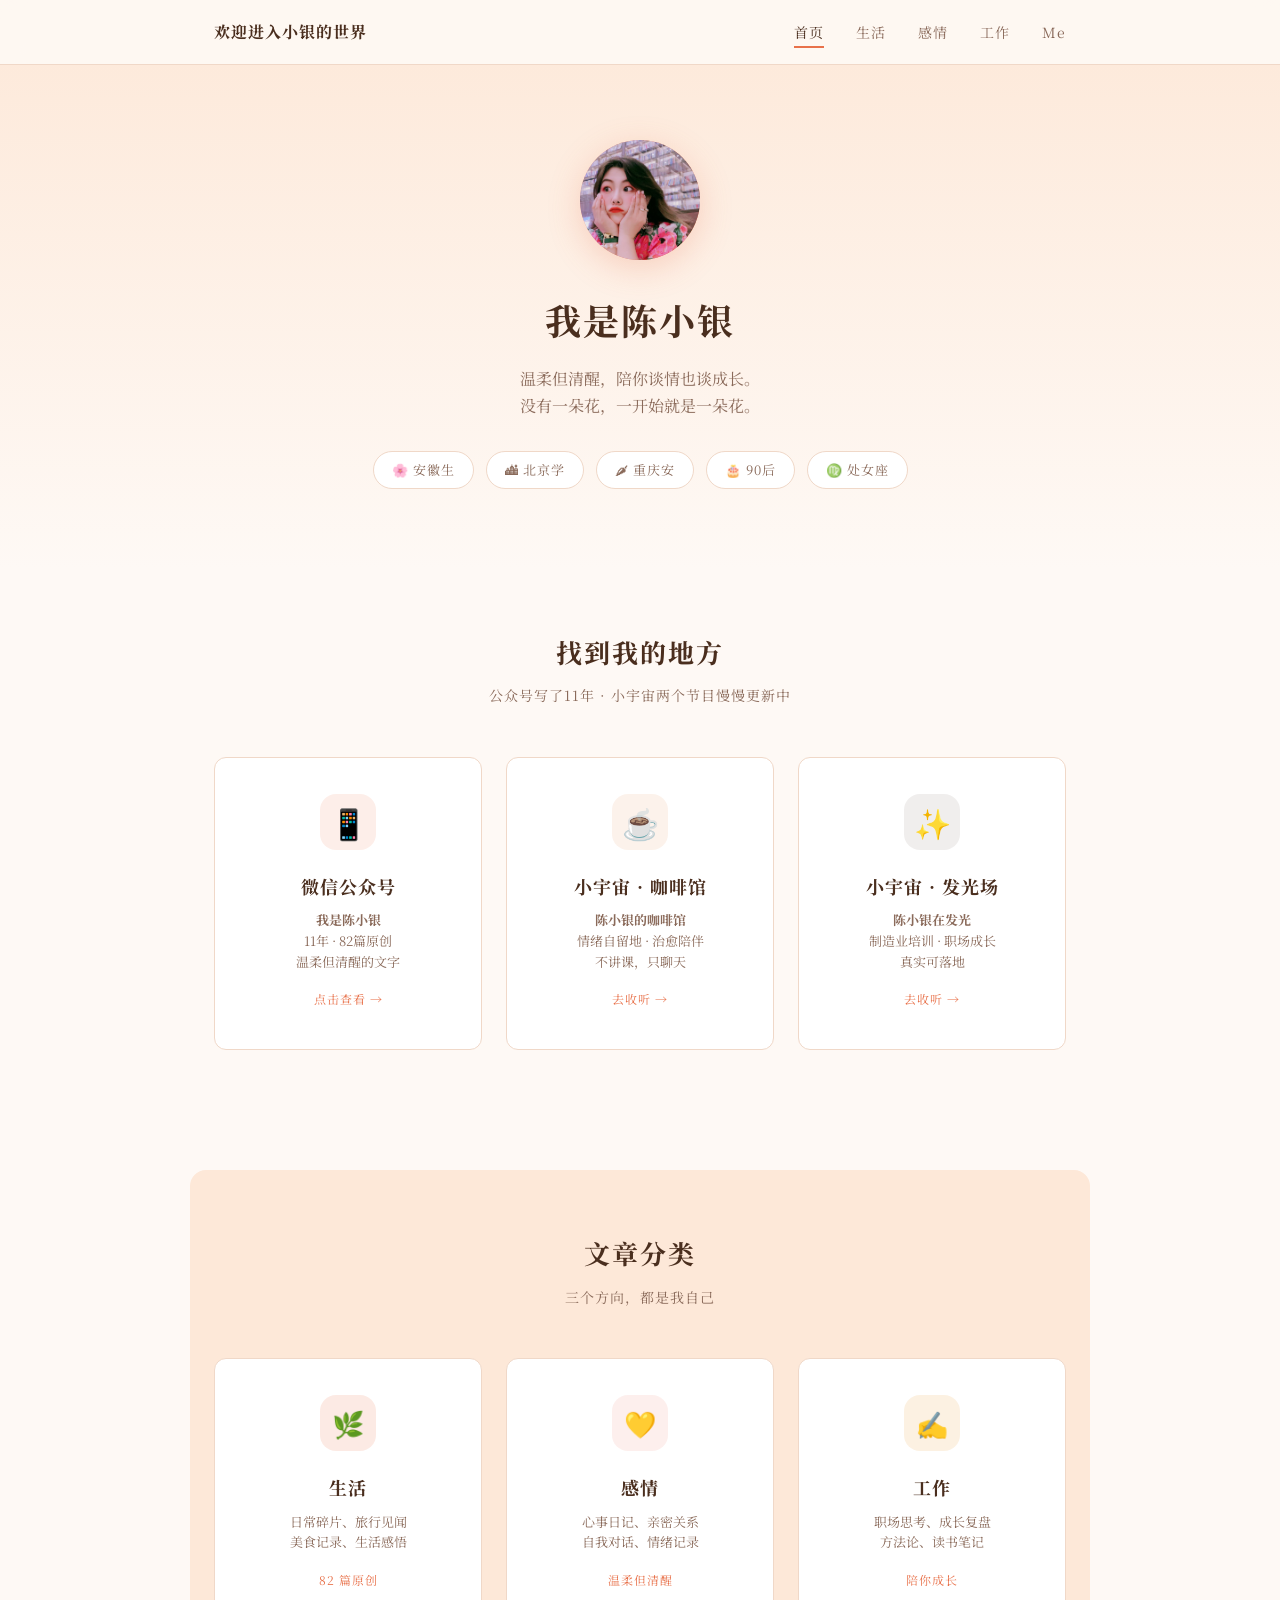
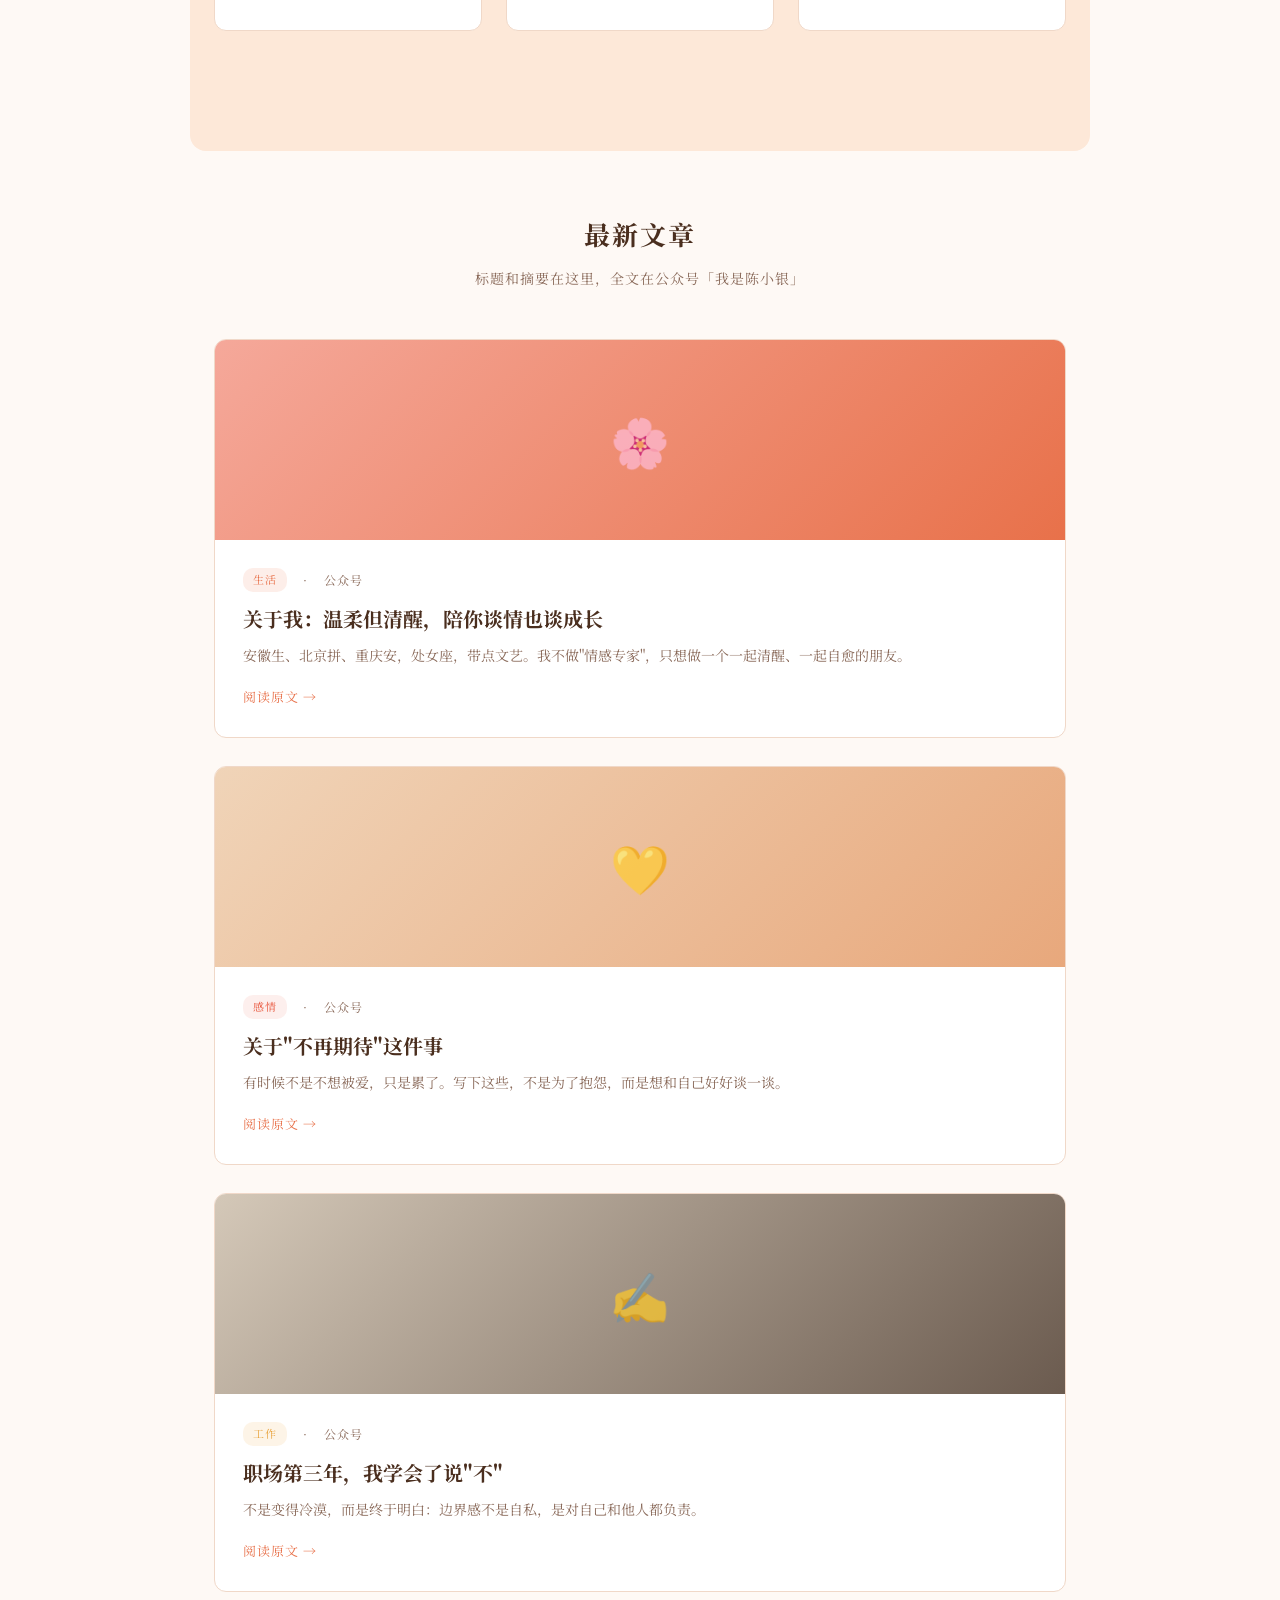
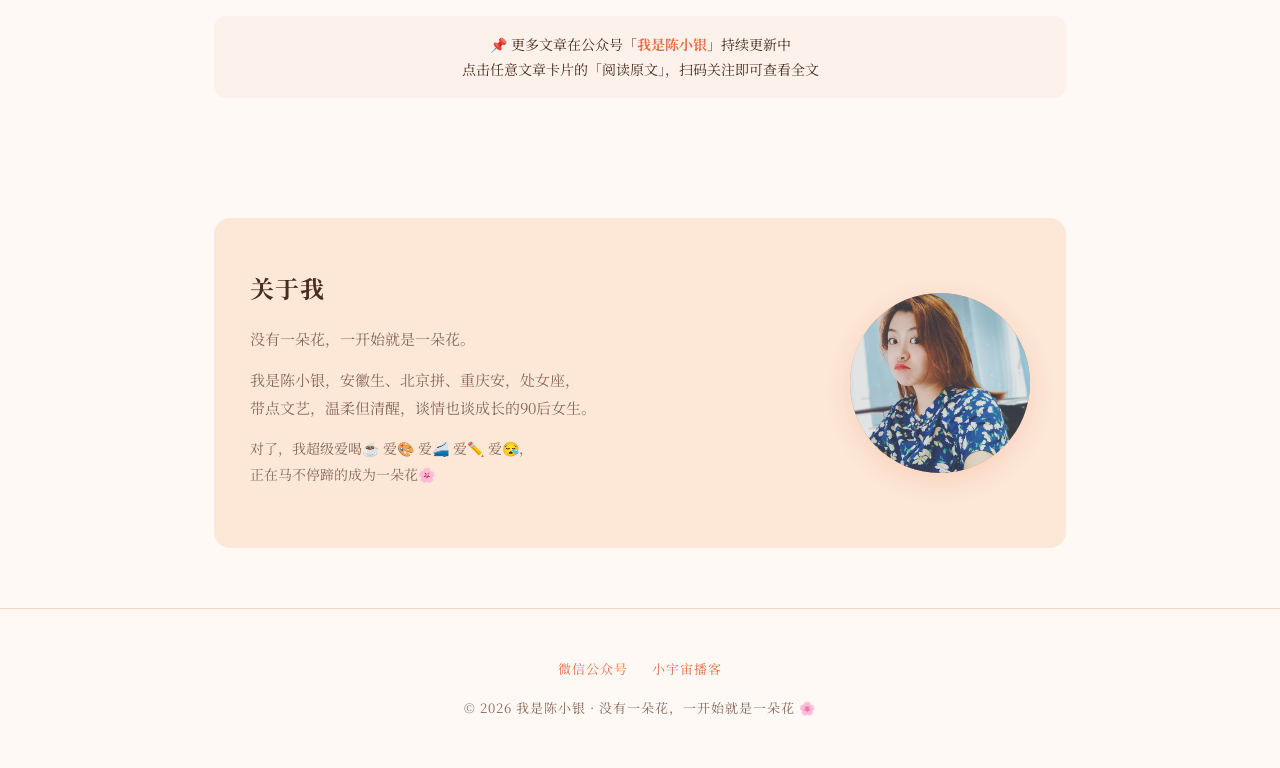
==== index.html @ 2db0ca1d "初始网站：陈小银个人网站 v1" ====
<!DOCTYPE html>
<html lang="zh-CN">
<head>
  <meta charset="UTF-8">
  <meta name="viewport" content="width=device-width, initial-scale=1.0">
  <title>我是陈小银 — 生活 · 感情 · 工作</title>
  <link rel="preconnect" href="https://fonts.googleapis.com">
  <link href="https://fonts.googleapis.com/css2?family=Noto+Serif+SC:wght@400;700&family=Noto+Sans+SC:wght@400;500&display=swap" rel="stylesheet">
  <link rel="stylesheet" href="css/style.css">
</head>
<body>

<!-- ========== 导航 ========== -->
<nav class="nav" id="nav">
  <div class="nav-inner">
    <a href="index.html" class="nav-logo" style="font-size:16px;letter-spacing:1px;">欢迎进入小银的世界</a>
    <ul class="nav-links" id="navLinks">
      <li><a href="index.html" class="active">首页</a></li>
      <li><a href="life.html">生活</a></li>
      <li><a href="feelings.html">感情</a></li>
      <li><a href="work.html">工作</a></li>
      <li><a href="#about">Me</a></li>
    </ul>
    <button class="nav-toggle" id="navToggle" aria-label="菜单">
      <span></span><span></span><span></span>
    </button>
  </div>
</nav>

<!-- ========== 主页头部 ========== -->
<section class="hero" style="background:linear-gradient(180deg,#fde8d8 0%,#fef9f5 100%);">
  <div class="hero-avatar" style="width:120px;height:120px;border-radius:50%;overflow:hidden;background:linear-gradient(135deg,#f5a89a,#e8714a);box-shadow:0 8px 32px rgba(232,113,74,0.25);">
    <img src="images/hero-new.jpg" alt="陈小银" style="width:100%;height:100%;object-fit:cover;">
  </div>
  <h1>我是陈小银</h1>
  <p class="hero-tagline">
    温柔但清醒，陪你谈情也谈成长。<br>
    没有一朵花，一开始就是一朵花。
  </p>
  <div class="hero-tags">
    <a href="#about" class="tag">🌸 安徽生</a>
    <a href="#about" class="tag">🏙 北京学</a>
    <a href="#about" class="tag">🌶 重庆安</a>
    <a href="#about" class="tag">🎂 90后</a>
    <a href="#about" class="tag">♍ 处女座</a>
  </div>
</section>

<!-- ========== 各平台入口 ========== -->
<div class="section">
  <div class="section-header">
    <h2>找到我的地方</h2>
    <p>公众号写了11年 · 小宇宙两个节目慢慢更新中</p>
  </div>

  <div class="categories">
    <!-- 微信公众号 -->
    <a href="#" class="cat-card life" onclick="event.preventDefault(); document.getElementById('wechat-qrcode').style.display='flex';">
      <div class="cat-icon" style="font-size:30px;background:rgba(232,113,74,0.12);">📱</div>
      <h3>微信公众号</h3>
      <p><strong>我是陈小银</strong><br>11年 · 82篇原创<br>温柔但清醒的文字</p>
      <span class="cat-count">点击查看 →</span>
    </a>
    <!-- 小宇宙：咖啡馆 -->
    <a href="https://www.xiaoyuzhoufm.com/podcast/6983677f36cd09414476e593" target="_blank" class="cat-card feeling" id="xiaoyuzhou-life">
      <div class="cat-icon" style="font-size:30px;background:rgba(232,168,124,0.15);">☕</div>
      <h3>小宇宙 · 咖啡馆</h3>
      <p><strong>陈小银的咖啡馆</strong><br>情绪自留地 · 治愈陪伴<br>不讲课，只聊天</p>
      <span class="cat-count">去收听 →</span>
    </a>
    <!-- 小宇宙：发光 -->
    <a href="https://www.xiaoyuzhoufm.com/podcast/69836793d0784d1a7eda0f9f" target="_blank" class="cat-card work" id="xiaoyuzhou-work">
      <div class="cat-icon" style="font-size:30px;background:rgba(107,91,79,0.10);">✨</div>
      <h3>小宇宙 · 发光场</h3>
      <p><strong>陈小银在发光</strong><br>制造业培训 · 职场成长<br>真实可落地</p>
      <span class="cat-count">去收听 →</span>
    </a>
  </div>
</div>

<!-- 微信公众号弹窗（默认隐藏） -->
<div id="wechat-qrcode" style="display:none; position:fixed; top:0;left:0;right:0;bottom:0;z-index:200;background:rgba(60,50,40,0.7); align-items:center; justify-content:center;" onclick="this.style.display='none'">
  <div style="background:#fff; border-radius:16px; padding:32px; text-align:center; max-width:320px;" onclick="event.stopPropagation()">
    <img src="images/qrcode-wechat.png" alt="微信公众号二维码" style="width:220px;height:220px;object-fit:contain;border-radius:12px;margin-bottom:16px;">
    <h3 style="color:var(--brown-d);margin-bottom:8px;">📱 微信公众号</h3>
    <p style="color:var(--text-l);font-size:14px;line-height:1.6;">搜索「<strong style="color:var(--orange);">我是陈小银</strong>」关注我<br>或微信扫码直接进入 🌸</p>
    <button onclick="document.getElementById('wechat-qrcode').style.display='none'" style="margin-top:16px;padding:8px 28px;border:1px solid var(--border);border-radius:20px;background:none;color:var(--text-l);cursor:pointer;font-size:13px;">关闭</button>
  </div>
</div>

<!-- ========== 文章分类 ========== -->
<div class="section" style="background:var(--warm); border-radius:16px;">
  <div class="section-header">
    <h2>文章分类</h2>
    <p>三个方向，都是我自己</p>
  </div>

  <div class="categories">
    <!-- 生活 -->
    <a href="life.html" class="cat-card life">
      <div class="cat-icon">🌿</div>
      <h3>生活</h3>
      <p>日常碎片、旅行见闻<br>美食记录、生活感悟</p>
      <span class="cat-count">82 篇原创</span>
    </a>
    <!-- 感情 -->
    <a href="feelings.html" class="cat-card feeling">
      <div class="cat-icon">💛</div>
      <h3>感情</h3>
      <p>心事日记、亲密关系<br>自我对话、情绪记录</p>
      <span class="cat-count">温柔但清醒</span>
    </a>
    <!-- 工作 -->
    <a href="work.html" class="cat-card work">
      <div class="cat-icon">✍️</div>
      <h3>工作</h3>
      <p>职场思考、成长复盘<br>方法论、读书笔记</p>
      <span class="cat-count">陪你成长</span>
    </a>
  </div>
</div>

<!-- ========== 最新文章 ========== -->
<div class="section">
  <div class="section-header">
    <h2>最新文章</h2>
    <p>标题和摘要在这里，全文在公众号「我是陈小银」</p>
  </div>

  <div class="article-list">

    <!-- 文章1：关于我 -->
    <div class="article-card" onclick="document.getElementById('wechat-qrcode').style.display='flex';" style="cursor:pointer;">
      <div class="article-thumb" style="background:linear-gradient(135deg,#f5a89a,#e8714a);">🌸</div>
      <div class="article-body">
        <div class="article-meta">
          <span class="article-cat life">生活</span>
          <span class="dot"></span>
          <span>公众号</span>
        </div>
        <h3>关于我：温柔但清醒，陪你谈情也谈成长</h3>
        <p>安徽生、北京拼、重庆安，处女座，带点文艺。我不做"情感专家"，只想做一个一起清醒、一起自愈的朋友。</p>
        <span class="article-link" style="color:var(--orange);">阅读原文 →</span>
      </div>
    </div>

    <!-- 文章2 -->
    <div class="article-card" onclick="document.getElementById('wechat-qrcode').style.display='flex';" style="cursor:pointer;">
      <div class="article-thumb" style="background:linear-gradient(135deg,#f0d4b8,#e8a87c);">💛</div>
      <div class="article-body">
        <div class="article-meta">
          <span class="article-cat feeling">感情</span>
          <span class="dot"></span>
          <span>公众号</span>
        </div>
        <h3>关于"不再期待"这件事</h3>
        <p>有时候不是不想被爱，只是累了。写下这些，不是为了抱怨，而是想和自己好好谈一谈。</p>
        <span class="article-link" style="color:var(--orange);">阅读原文 →</span>
      </div>
    </div>

    <!-- 文章3 -->
    <div class="article-card" onclick="document.getElementById('wechat-qrcode').style.display='flex';" style="cursor:pointer;">
      <div class="article-thumb" style="background:linear-gradient(135deg,#d4c8b8,#6b5b4f);">✍️</div>
      <div class="article-body">
        <div class="article-meta">
          <span class="article-cat work">工作</span>
          <span class="dot"></span>
          <span>公众号</span>
        </div>
        <h3>职场第三年，我学会了说"不"</h3>
        <p>不是变得冷漠，而是终于明白：边界感不是自私，是对自己和他人都负责。</p>
        <span class="article-link" style="color:var(--orange);">阅读原文 →</span>
      </div>
    </div>

  </div>

  <!-- 更多文章提示 -->
  <div style="text-align:center;margin-top:24px;padding:16px;background:rgba(232,113,74,0.06);border-radius:12px;">
    <p style="color:var(--brown-d);font-size:14px;line-height:1.8;">📌 更多文章在公众号「<strong style="color:var(--orange);">我是陈小银</strong>」持续更新中<br>点击任意文章卡片的「阅读原文」，扫码关注即可查看全文</p>
  </div>
</div>

<!-- ========== 关于我 ========== -->
<div class="section" id="about">
  <div class="about">
    <div class="about-text">
      <h2>关于我</h2>
      <p style="font-size:15px;line-height:1.9;">
        没有一朵花，一开始就是一朵花。
      </p>
      <p style="margin-top:8px;">
        我是陈小银，安徽生、北京拼、重庆安，处女座，<br>
        带点文艺，温柔但清醒，谈情也谈成长的90后女生。
      </p>
      <p style="margin-top:12px;color:var(--text-l);font-size:14px;">
        对了，我超级爱喝☕️ 爱🎨 爱🚄 爱✏️ 爱😪，<br>
        正在马不停蹄的成为一朵花🌸
      </p>
    </div>
    <div class="about-img" style="width:180px;height:180px;border-radius:50%;overflow:hidden;background:linear-gradient(135deg,#f5a89a,#e8714a,#e8a33d);box-shadow:0 8px 32px rgba(232,113,74,0.20);">
      <img src="images/about-real.png" alt="陈小银" style="width:100%;height:100%;object-fit:cover;">
    </div>
  </div>
</div>

<!-- ========== 页脚 ========== -->
<footer class="footer">
  <div class="footer-links">
    <a href="#" onclick="event.preventDefault(); document.getElementById('wechat-qrcode').style.display='flex';">微信公众号</a>
    <a href="https://www.xiaoyuzhoufm.com" target="_blank">小宇宙播客</a>
  </div>
  <p>© 2026 我是陈小银 · 没有一朵花，一开始就是一朵花 🌸</p>
</footer>

<script>
  // 导航滚动阴影
  window.addEventListener('scroll', () => {
    document.getElementById('nav').classList.toggle('scrolled', window.scrollY > 10);
  });

  // 手机菜单
  const toggle = document.getElementById('navToggle');
  const links  = document.getElementById('navLinks');
  toggle.addEventListener('click', () => {
    toggle.classList.toggle('open');
    links.classList.toggle('open');
  });
</script>

</body>
</html>
---- css/style.css ----
/* ========== 全局变量 ========== */
:root {
  --cream:    #fef9f5;
  --warm:     #fde8d8;
  --brown:    #6b4a3a;
  --brown-d:  #4a2e1e;
  --orange:   #e8714a;
  --orange-l: #f5a89a;
  --coral:    #e8543a;
  --peach:    #f5c6aa;
  --gold:     #e8a33d;
  --text:     #3a2820;
  --text-l:   #8a6a5a;
  --border:   #f0d8c8;
  --white:    #ffffff;
  --shadow:   0 2px 20px rgba(232,113,74,0.10);
  --radius:   12px;
}

/* ========== 重置 ========== */
*, *::before, *::after { margin:0; padding:0; box-sizing:border-box; }

html { scroll-behavior:smooth; }

body {
  font-family: "Noto Serif SC", "Source Han Serif CN", Georgia, "Times New Roman", serif;
  background: var(--cream);
  color: var(--text);
  line-height: 1.8;
  -webkit-font-smoothing: antialiased;
}

a { color:inherit; text-decoration:none; }
img { max-width:100%; display:block; }

/* ========== 导航 ========== */
.nav {
  position: fixed; top:0; left:0; right:0;
  z-index: 100;
  background: rgba(254,249,245,0.92);
  backdrop-filter: blur(12px);
  -webkit-backdrop-filter: blur(12px);
  border-bottom: 1px solid var(--border);
  transition: box-shadow 0.3s;
}
.nav.scrolled { box-shadow: var(--shadow); }

.nav-inner {
  max-width: 900px;
  margin: 0 auto;
  padding: 0 24px;
  height: 64px;
  display: flex;
  align-items: center;
  justify-content: space-between;
}

.nav-logo {
  font-size: 20px;
  font-weight: 700;
  color: var(--brown-d);
  letter-spacing: 1px;
}

.nav-links {
  display: flex;
  gap: 32px;
  list-style: none;
}

.nav-links a {
  font-size: 14px;
  color: var(--text-l);
  letter-spacing: 1px;
  padding: 4px 0;
  position: relative;
  transition: color 0.3s;
}
.nav-links a::after {
  content:"";
  position: absolute;
  bottom: -2px; left:0; right:0;
  height: 2px;
  background: var(--orange);
  transform: scaleX(0);
  transition: transform 0.3s;
}
.nav-links a:hover,
.nav-links a.active {
  color: var(--brown-d);
}
.nav-links a:hover::after,
.nav-links a.active::after { transform:scaleX(1); }

/* 手机导航 */
.nav-toggle {
  display: none;
  background: none; border: none;
  cursor: pointer;
  width: 28px; height: 20px;
  position: relative;
}
.nav-toggle span {
  display: block;
  width: 100%; height: 2px;
  background: var(--brown-d);
  position: absolute;
  transition: all 0.3s;
}
.nav-toggle span:nth-child(1) { top:0; }
.nav-toggle span:nth-child(2) { top:9px; }
.nav-toggle span:nth-child(3) { top:18px; }
.nav-toggle.open span:nth-child(1) { top:9px; transform:rotate(45deg); }
.nav-toggle.open span:nth-child(2) { opacity:0; }
.nav-toggle.open span:nth-child(3) { top:9px; transform:rotate(-45deg); }

/* ========== 主页头部 ========== */
.hero {
  padding: 140px 24px 80px;
  text-align: center;
  background: linear-gradient(180deg, var(--warm) 0%, var(--cream) 100%);
}

.hero-avatar {
  width: 110px; height: 110px;
  border-radius: 50%;
  background: linear-gradient(135deg, var(--sage-l), var(--peach));
  margin: 0 auto 28px;
  display: flex;
  align-items: center;
  justify-content: center;
  font-size: 42px;
  color: var(--white);
  box-shadow: 0 8px 32px rgba(232,113,74,0.25);
}

.hero h1 {
  font-size: 36px;
  font-weight: 700;
  color: var(--brown-d);
  margin-bottom: 12px;
  letter-spacing: 2px;
}

.hero-tagline {
  font-size: 16px;
  color: var(--text-l);
  max-width: 500px;
  margin: 0 auto 32px;
  line-height: 1.7;
}

.hero-tags {
  display: flex;
  justify-content: center;
  gap: 12px;
  flex-wrap: wrap;
}

.tag {
  display: inline-block;
  padding: 6px 18px;
  border-radius: 20px;
  font-size: 13px;
  letter-spacing: 1px;
  border: 1px solid var(--border);
  color: var(--text-l);
  background: var(--white);
  transition: all 0.3s;
  cursor: pointer;
}
.tag:hover {
  border-color: var(--orange);
  color: var(--orange);
  background: rgba(232,113,74,0.08);
}

/* ========== 内容区通用 ========== */
.section {
  max-width: 900px;
  margin: 0 auto;
  padding: 60px 24px;
}

.section-header {
  text-align: center;
  margin-bottom: 48px;
}

.section-header h2 {
  font-size: 26px;
  font-weight: 700;
  color: var(--brown-d);
  letter-spacing: 2px;
  margin-bottom: 8px;
}

.section-header p {
  font-size: 14px;
  color: var(--text-l);
  letter-spacing: 1px;
}

/* ========== 分类导航卡片 ========== */
.categories {
  display: grid;
  grid-template-columns: repeat(3, 1fr);
  gap: 24px;
  margin-bottom: 60px;
}

.cat-card {
  background: var(--white);
  border-radius: var(--radius);
  padding: 36px 28px;
  text-align: center;
  border: 1px solid var(--border);
  transition: all 0.35s;
  cursor: pointer;
}
.cat-card:hover {
  transform: translateY(-4px);
  box-shadow: 0 12px 40px rgba(90,70,50,0.12);
  border-color: transparent;
}

.cat-icon {
  width: 56px; height: 56px;
  border-radius: 16px;
  margin: 0 auto 20px;
  display: flex;
  align-items: center;
  justify-content: center;
  font-size: 26px;
}

.cat-card.life .cat-icon    { background: rgba(232,113,74,0.15); }
.cat-card.feeling .cat-icon { background: rgba(245,168,154,0.18); }
.cat-card.work .cat-icon    { background: rgba(232,163,61,0.15); }

.cat-card h3 {
  font-size: 18px;
  font-weight: 700;
  color: var(--brown-d);
  margin-bottom: 8px;
  letter-spacing: 1px;
}

.cat-card p {
  font-size: 13px;
  color: var(--text-l);
  line-height: 1.6;
}

.cat-count {
  display: inline-block;
  margin-top: 16px;
  font-size: 12px;
  color: var(--orange);
  letter-spacing: 1px;
}

/* ========== 文章卡片 ========== */
.article-list {
  display: flex;
  flex-direction: column;
  gap: 28px;
}

.article-card {
  background: var(--white);
  border-radius: var(--radius);
  overflow: hidden;
  border: 1px solid var(--border);
  transition: all 0.35s;
  display: flex;
  flex-direction: column;
}
.article-card:hover {
  transform: translateY(-3px);
  box-shadow: 0 8px 32px rgba(90,70,50,0.10);
  border-color: transparent;
}

.article-card a { display:flex; flex-direction:column; height:100%; }

.article-thumb {
  width: 100%;
  height: 200px;
  background: linear-gradient(135deg, var(--warm), var(--sage-l));
  display: flex;
  align-items: center;
  justify-content: center;
  font-size: 48px;
  color: rgba(255,255,255,0.7);
}

.article-body {
  padding: 28px;
  flex: 1;
  display: flex;
  flex-direction: column;
}

.article-meta {
  display: flex;
  align-items: center;
  gap: 12px;
  margin-bottom: 12px;
  font-size: 12px;
  color: var(--text-l);
  letter-spacing: 1px;
}

.article-meta .dot::before { content:"·"; margin:0 4px; }

.article-cat {
  display: inline-block;
  padding: 2px 10px;
  border-radius: 10px;
  font-size: 11px;
  letter-spacing: 1px;
}
.article-cat.life     { background:rgba(232,113,74,0.12); color:var(--orange); }
.article-cat.feeling  { background:rgba(245,168,154,0.18); color:var(--coral); }
.article-cat.work     { background:rgba(232,163,61,0.12);  color:var(--gold); }

.article-body h3 {
  font-size: 20px;
  font-weight: 700;
  color: var(--brown-d);
  line-height: 1.5;
  margin-bottom: 10px;
}

.article-body p {
  font-size: 14px;
  color: var(--text-l);
  line-height: 1.7;
  flex: 1;
}

.article-link {
  margin-top: 18px;
  font-size: 13px;
  color: var(--orange);
  letter-spacing: 1px;
  display: flex;
  align-items: center;
  gap: 6px;
  transition: gap 0.3s;
}
.article-card:hover .article-link { gap: 10px; }

/* ========== 关于我 ========== */
.about {
  background: var(--warm);
  border-radius: 16px;
  padding: 48px 36px;
  display: flex;
  gap: 40px;
  align-items: center;
}

.about-text { flex:1; }

.about-text h2 {
  font-size: 24px;
  font-weight: 700;
  color: var(--brown-d);
  margin-bottom: 16px;
  letter-spacing: 1px;
}

.about-text p {
  font-size: 15px;
  color: var(--text-l);
  line-height: 1.9;
  margin-bottom: 12px;
}

.about-img {
  width: 180px; height: 180px;
  border-radius: 50%;
  background: linear-gradient(135deg, var(--sage-l), var(--peach), var(--coral));
  flex-shrink: 0;
  display: flex;
  align-items: center;
  justify-content: center;
  font-size: 64px;
  color: rgba(255,255,255,0.8);
  box-shadow: 0 8px 32px rgba(212,134,107,0.20);
}

/* ========== 页脚 ========== */
.footer {
  text-align: center;
  padding: 48px 24px;
  border-top: 1px solid var(--border);
  font-size: 13px;
  color: var(--text-l);
  letter-spacing: 1px;
}

.footer a {
  color: var(--orange);
  transition: color 0.3s;
}
.footer a:hover { color: var(--brown-d); }

.footer-links {
  display: flex;
  justify-content: center;
  gap: 24px;
  margin-bottom: 16px;
}

/* ========== 分类页面 ========== */
.cat-hero {
  padding: 140px 24px 60px;
  text-align: center;
}
.cat-hero h1 {
  font-size: 32px;
  font-weight: 700;
  color: var(--brown-d);
  letter-spacing: 3px;
  margin-bottom: 12px;
}
.cat-hero p {
  font-size: 15px;
  color: var(--text-l);
}

/* ========== 文章详情页 ========== */
.article-hero {
  padding: 140px 24px 60px;
  text-align: center;
  background: linear-gradient(180deg, var(--warm) 0%, var(--cream) 100%);
}

.article-hero h1 {
  font-size: 32px;
  font-weight: 700;
  color: var(--brown-d);
  max-width: 700px;
  margin: 0 auto 20px;
  line-height: 1.4;
  letter-spacing: 1px;
}

.article-hero .meta {
  font-size: 13px;
  color: var(--text-l);
  letter-spacing: 1px;
}

.article-content {
  max-width: 720px;
  margin: 0 auto;
  padding: 60px 24px 80px;
  font-size: 16px;
  line-height: 2;
  color: var(--text);
}

.article-content h2 {
  font-size: 22px;
  font-weight: 700;
  color: var(--brown-d);
  margin: 40px 0 16px;
  letter-spacing: 1px;
}

.article-content p {
  margin-bottom: 20px;
}

.article-content blockquote {
  border-left: 3px solid var(--orange);
  padding: 16px 24px;
  margin: 28px 0;
  background: rgba(232,113,74,0.06);
  border-radius: 0 var(--radius) var(--radius) 0;
  font-style: italic;
  color: var(--text-l);
}

/* ========== 返回链接 ========== */
.back-link {
  display: inline-flex;
  align-items: center;
  gap: 6px;
  font-size: 14px;
  color: var(--text-l);
  letter-spacing: 1px;
  margin-bottom: 32px;
  transition: color 0.3s;
}
.back-link:hover { color: var(--sage); }

/* ========== 响应式 ========== */
@media (max-width:768px) {
  .nav-links { 
    display: none;
    position: absolute;
    top: 64px; left:0; right:0;
    background: rgba(250,248,245,0.98);
    backdrop-filter: blur(12px);
    flex-direction: column;
    padding: 20px 24px;
    gap: 20px;
    border-bottom: 1px solid var(--border);
  }
  .nav-links.open { display:flex; }
  .nav-toggle { display:block; }

  .hero h1 { font-size: 28px; }
  .hero { padding: 120px 20px 60px; }

  .categories { grid-template-columns:1fr; gap:16px; }

  .about { flex-direction:column; text-align:center; padding:36px 24px; }
  .about-img { width:140px; height:140px; font-size:48px; }

  .article-card a { flex-direction:column; }
  .article-thumb { height:160px; }

  .cat-hero h1 { font-size: 26px; }
  .article-hero h1 { font-size: 26px; }
}
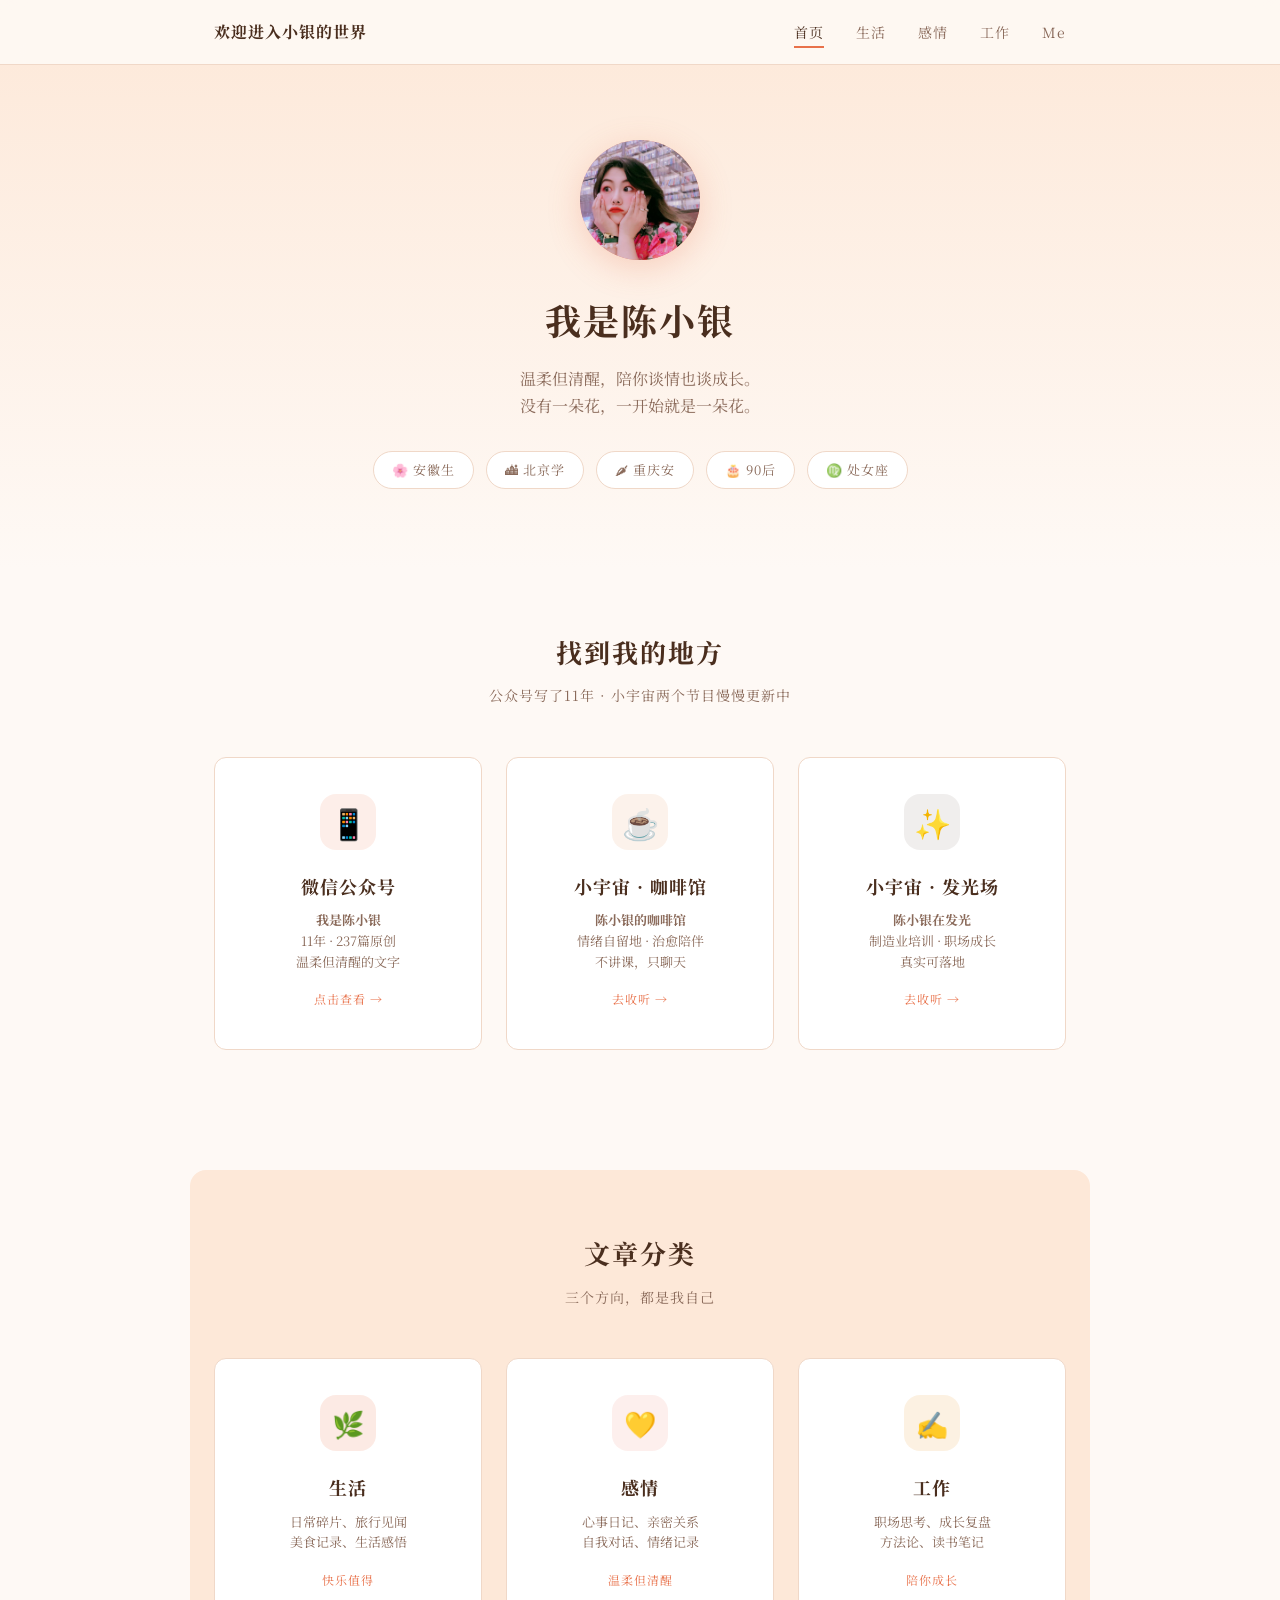
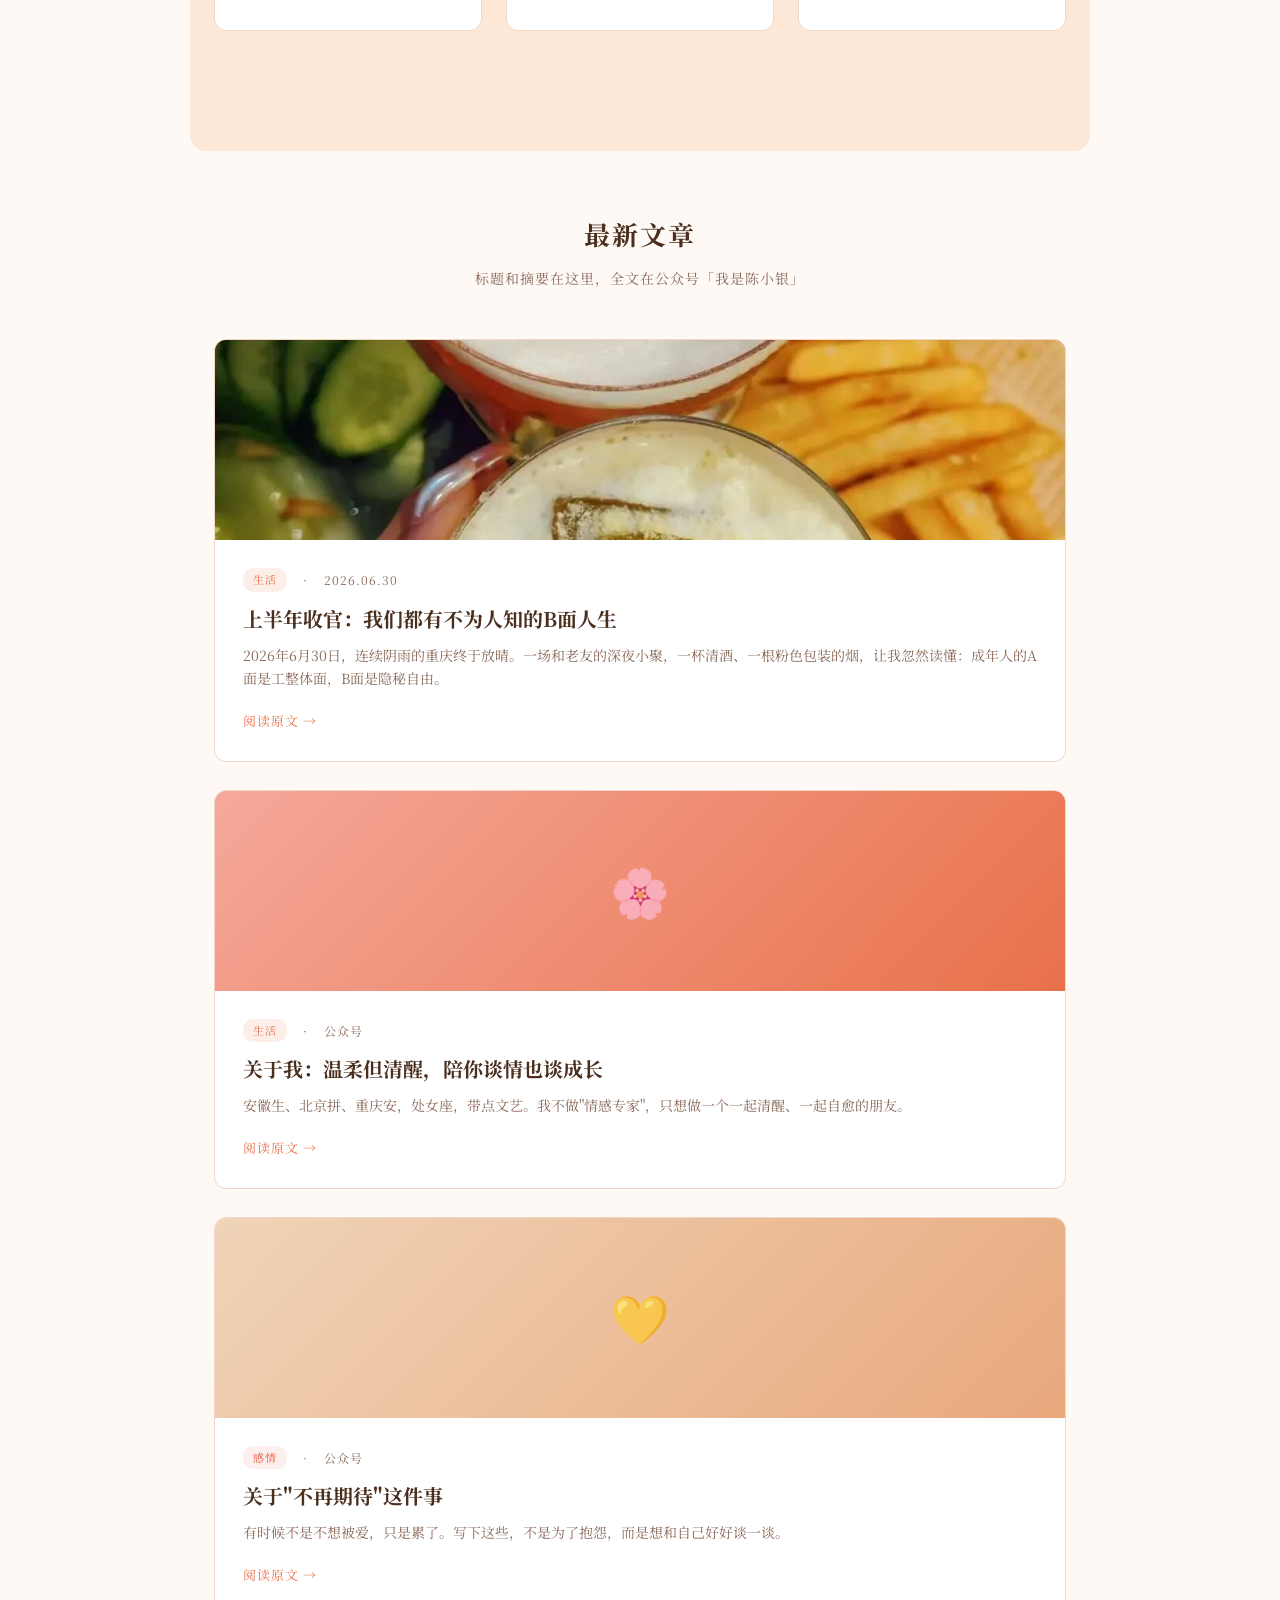
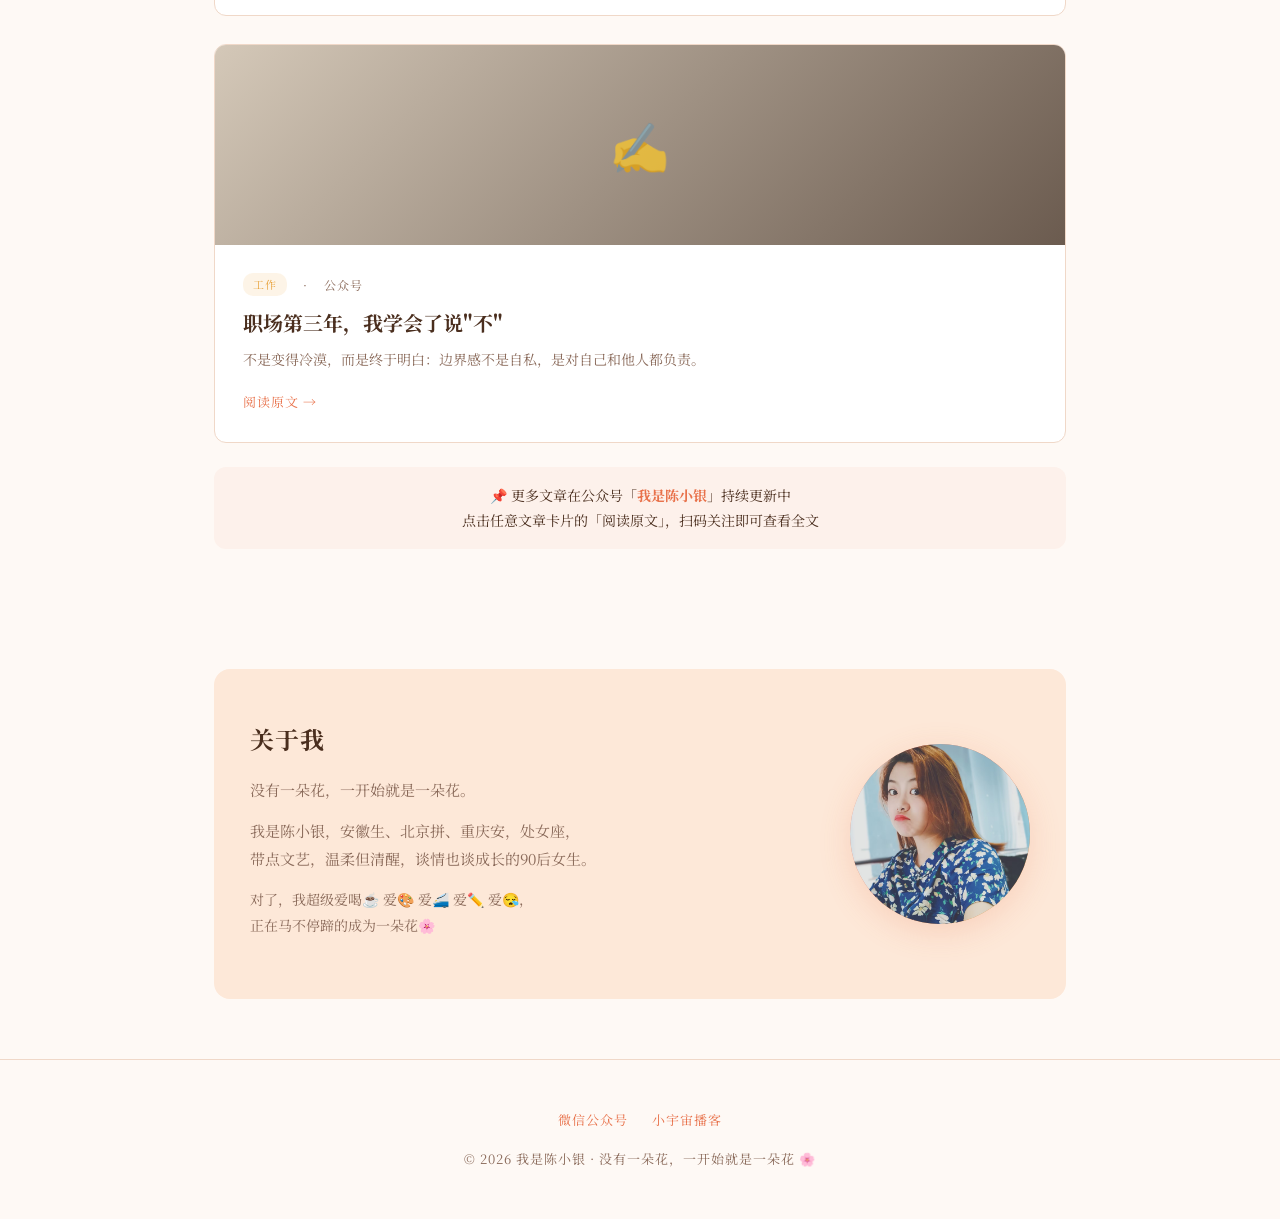
==== commit a9e10172: "新增文章《上半年收官》+ 更新237篇原创 + 生活分类快乐值得" ====
--- a/index.html
+++ b/index.html
@@ -3,6 +3,7 @@
 <head>
   <meta charset="UTF-8">
   <meta name="viewport" content="width=device-width, initial-scale=1.0">
+  <!-- rebuild trigger -->
   <title>我是陈小银 — 生活 · 感情 · 工作</title>
   <link rel="preconnect" href="https://fonts.googleapis.com">
   <link href="https://fonts.googleapis.com/css2?family=Noto+Serif+SC:wght@400;700&family=Noto+Sans+SC:wght@400;500&display=swap" rel="stylesheet">
@@ -58,7 +59,7 @@
     <a href="#" class="cat-card life" onclick="event.preventDefault(); document.getElementById('wechat-qrcode').style.display='flex';">
       <div class="cat-icon" style="font-size:30px;background:rgba(232,113,74,0.12);">📱</div>
       <h3>微信公众号</h3>
-      <p><strong>我是陈小银</strong><br>11年 · 82篇原创<br>温柔但清醒的文字</p>
+      <p><strong>我是陈小银</strong><br>11年 · 237篇原创<br>温柔但清醒的文字</p>
       <span class="cat-count">点击查看 →</span>
     </a>
     <!-- 小宇宙：咖啡馆 -->
@@ -101,7 +102,7 @@
       <div class="cat-icon">🌿</div>
       <h3>生活</h3>
       <p>日常碎片、旅行见闻<br>美食记录、生活感悟</p>
-      <span class="cat-count">82 篇原创</span>
+      <span class="cat-count">快乐值得</span>
     </a>
     <!-- 感情 -->
     <a href="feelings.html" class="cat-card feeling">
@@ -129,7 +130,22 @@
 
   <div class="article-list">
 
-    <!-- 文章1：关于我 -->
+    <!-- 文章1：上半年收官 -->
+    <div class="article-card" onclick="document.getElementById('wechat-qrcode').style.display='flex';" style="cursor:pointer;">
+      <div class="article-thumb" style="background:url('images/life-2026-h1.jpeg') center/cover no-repeat,linear-gradient(135deg,#f5a89a,#e8714a);"></div>
+      <div class="article-body">
+        <div class="article-meta">
+          <span class="article-cat life">生活</span>
+          <span class="dot"></span>
+          <span>2026.06.30</span>
+        </div>
+        <h3>上半年收官：我们都有不为人知的B面人生</h3>
+        <p>2026年6月30日，连续阴雨的重庆终于放晴。一场和老友的深夜小聚，一杯清酒、一根粉色包装的烟，让我忽然读懂：成年人的A面是工整体面，B面是隐秘自由。</p>
+        <span class="article-link" style="color:var(--orange);">阅读原文 →</span>
+      </div>
+    </div>
+
+    <!-- 文章2：关于我 -->
     <div class="article-card" onclick="document.getElementById('wechat-qrcode').style.display='flex';" style="cursor:pointer;">
       <div class="article-thumb" style="background:linear-gradient(135deg,#f5a89a,#e8714a);">🌸</div>
       <div class="article-body">
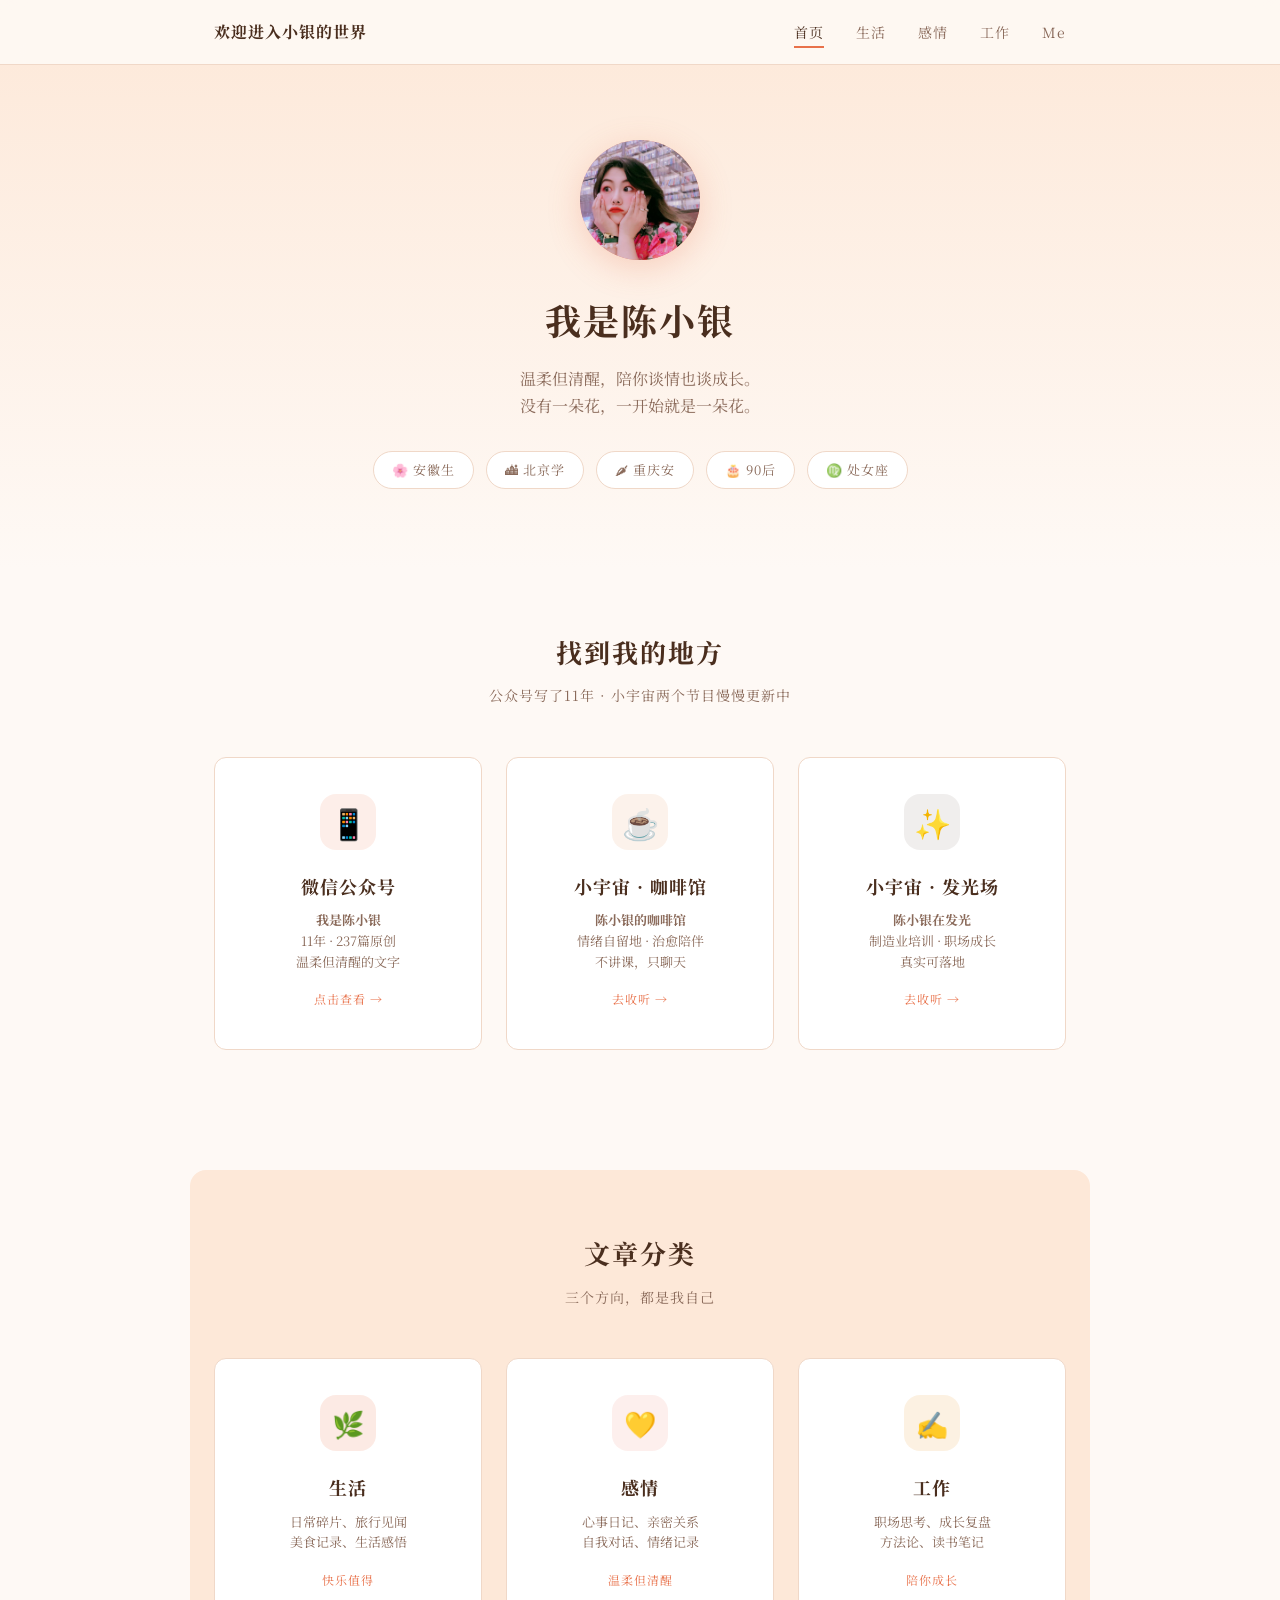
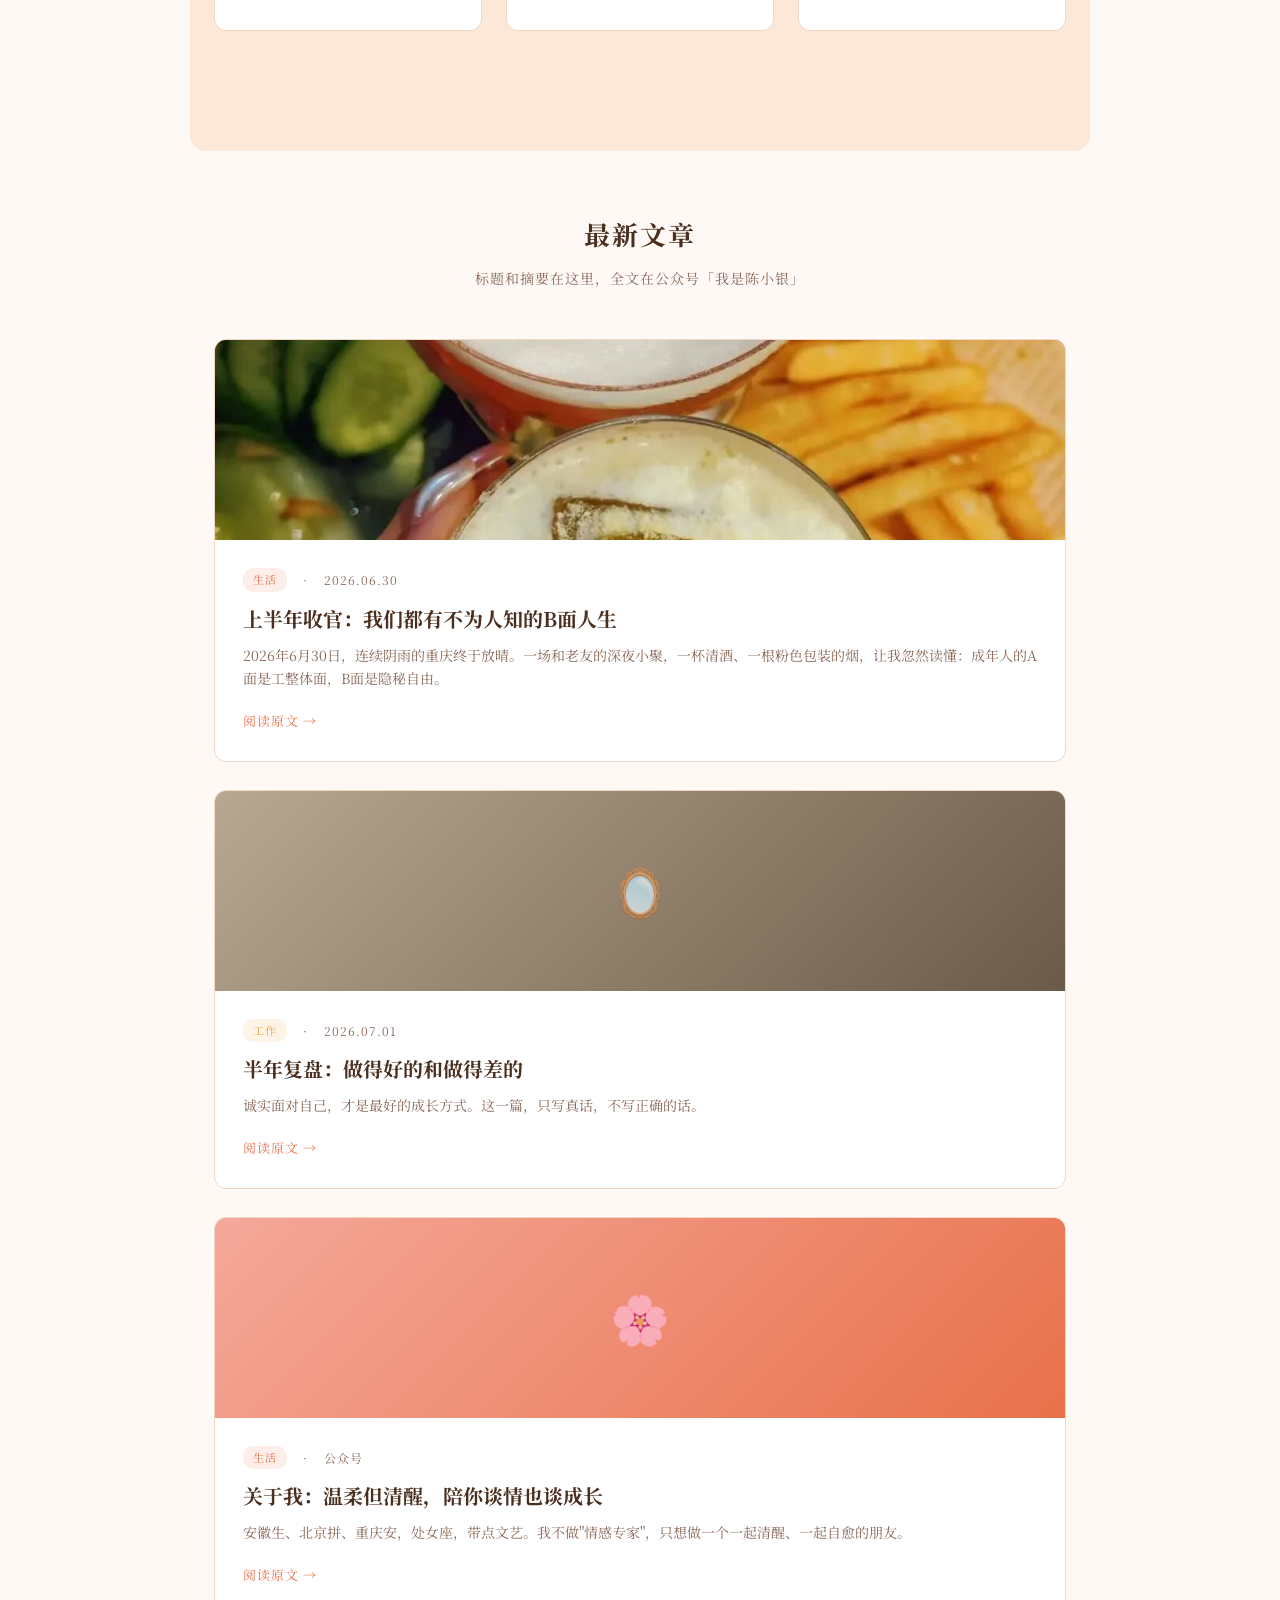
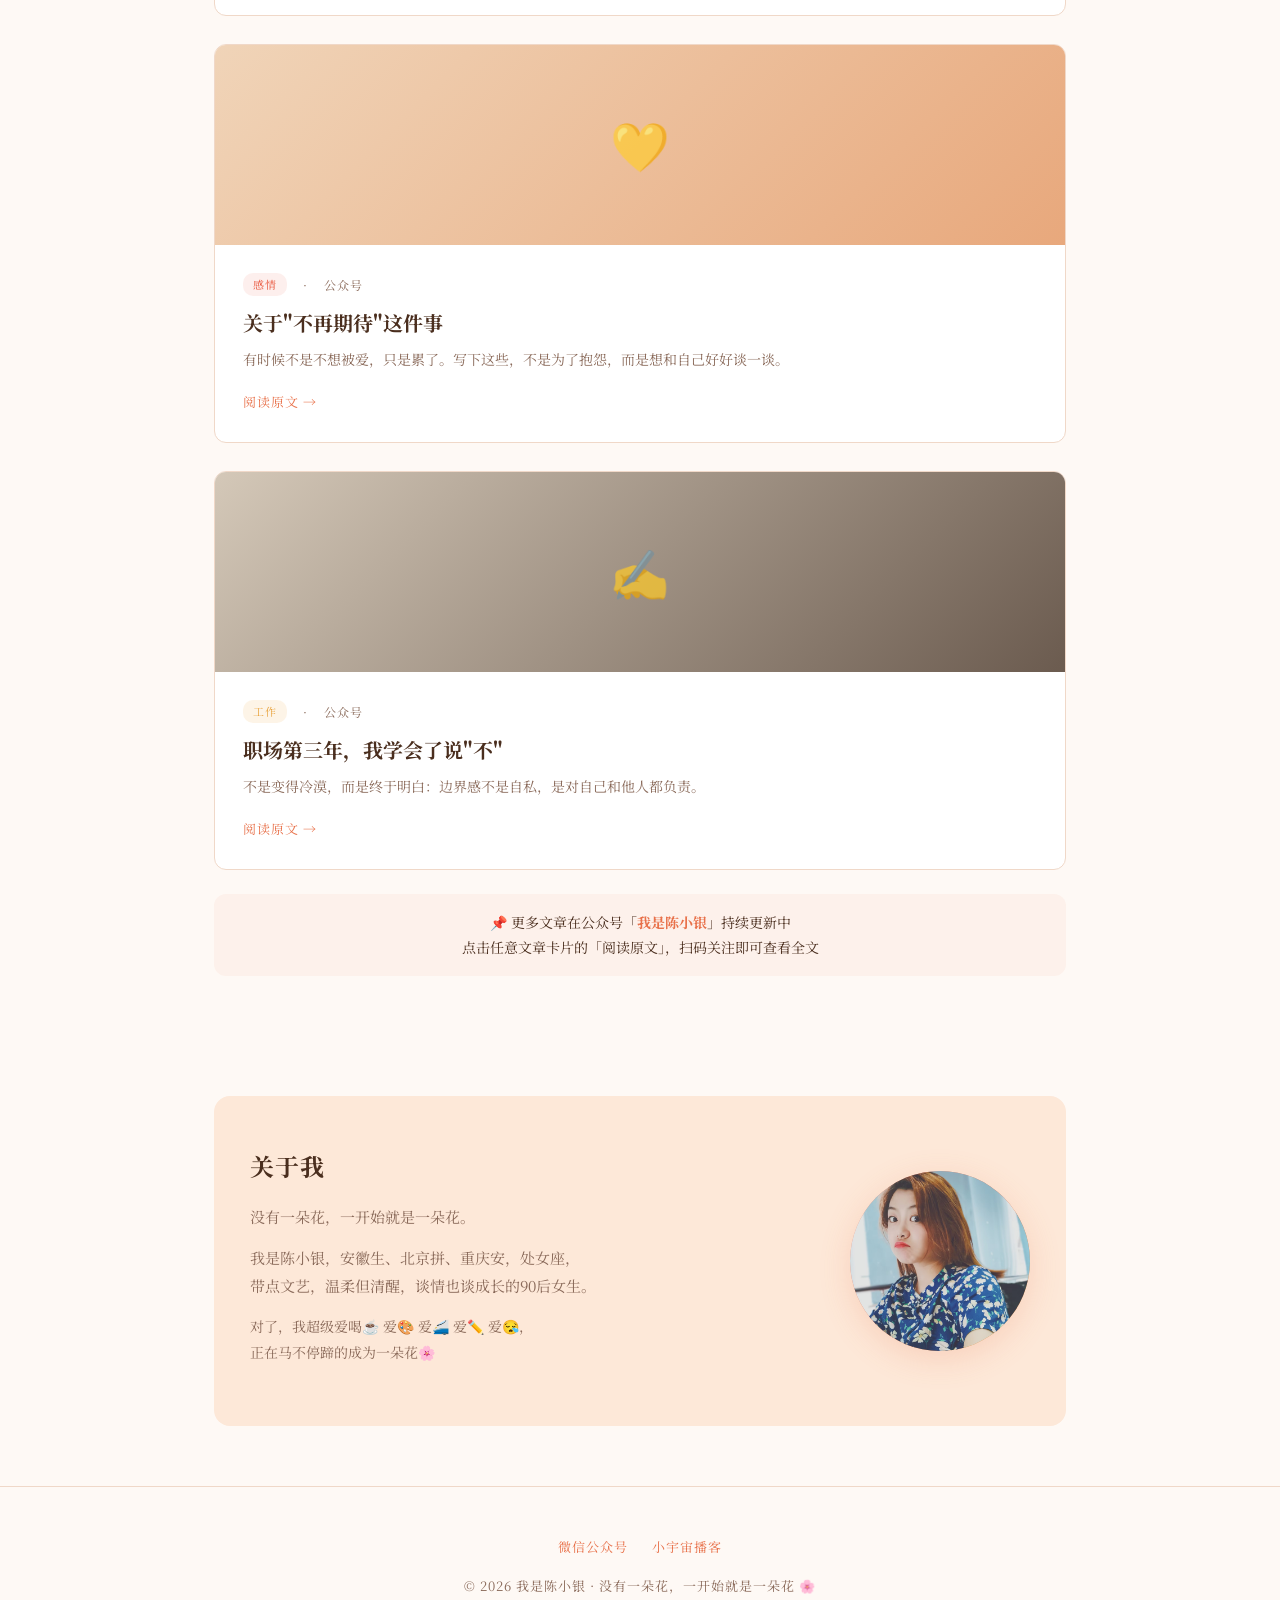
==== commit 32842967: "新增工作版块文章《半年复盘》+ 优化卡片排序及日期" ====
--- a/index.html
+++ b/index.html
@@ -145,7 +145,22 @@
       </div>
     </div>
 
-    <!-- 文章2：关于我 -->
+    <!-- 文章2：半年复盘 -->
+    <div class="article-card" onclick="document.getElementById('wechat-qrcode').style.display='flex';" style="cursor:pointer;">
+      <div class="article-thumb" style="background:linear-gradient(135deg,#b8a890,#6b5a48);">🪞</div>
+      <div class="article-body">
+        <div class="article-meta">
+          <span class="article-cat work">工作</span>
+          <span class="dot"></span>
+          <span>2026.07.01</span>
+        </div>
+        <h3>半年复盘：做得好的和做得差的</h3>
+        <p>诚实面对自己，才是最好的成长方式。这一篇，只写真话，不写正确的话。</p>
+        <span class="article-link" style="color:var(--orange);">阅读原文 →</span>
+      </div>
+    </div>
+
+    <!-- 文章3：关于我 -->
     <div class="article-card" onclick="document.getElementById('wechat-qrcode').style.display='flex';" style="cursor:pointer;">
       <div class="article-thumb" style="background:linear-gradient(135deg,#f5a89a,#e8714a);">🌸</div>
       <div class="article-body">
@@ -160,7 +175,7 @@
       </div>
     </div>
 
-    <!-- 文章2 -->
+    <!-- 文章4 -->
     <div class="article-card" onclick="document.getElementById('wechat-qrcode').style.display='flex';" style="cursor:pointer;">
       <div class="article-thumb" style="background:linear-gradient(135deg,#f0d4b8,#e8a87c);">💛</div>
       <div class="article-body">
@@ -175,7 +190,7 @@
       </div>
     </div>
 
-    <!-- 文章3 -->
+    <!-- 文章5 -->
     <div class="article-card" onclick="document.getElementById('wechat-qrcode').style.display='flex';" style="cursor:pointer;">
       <div class="article-thumb" style="background:linear-gradient(135deg,#d4c8b8,#6b5b4f);">✍️</div>
       <div class="article-body">
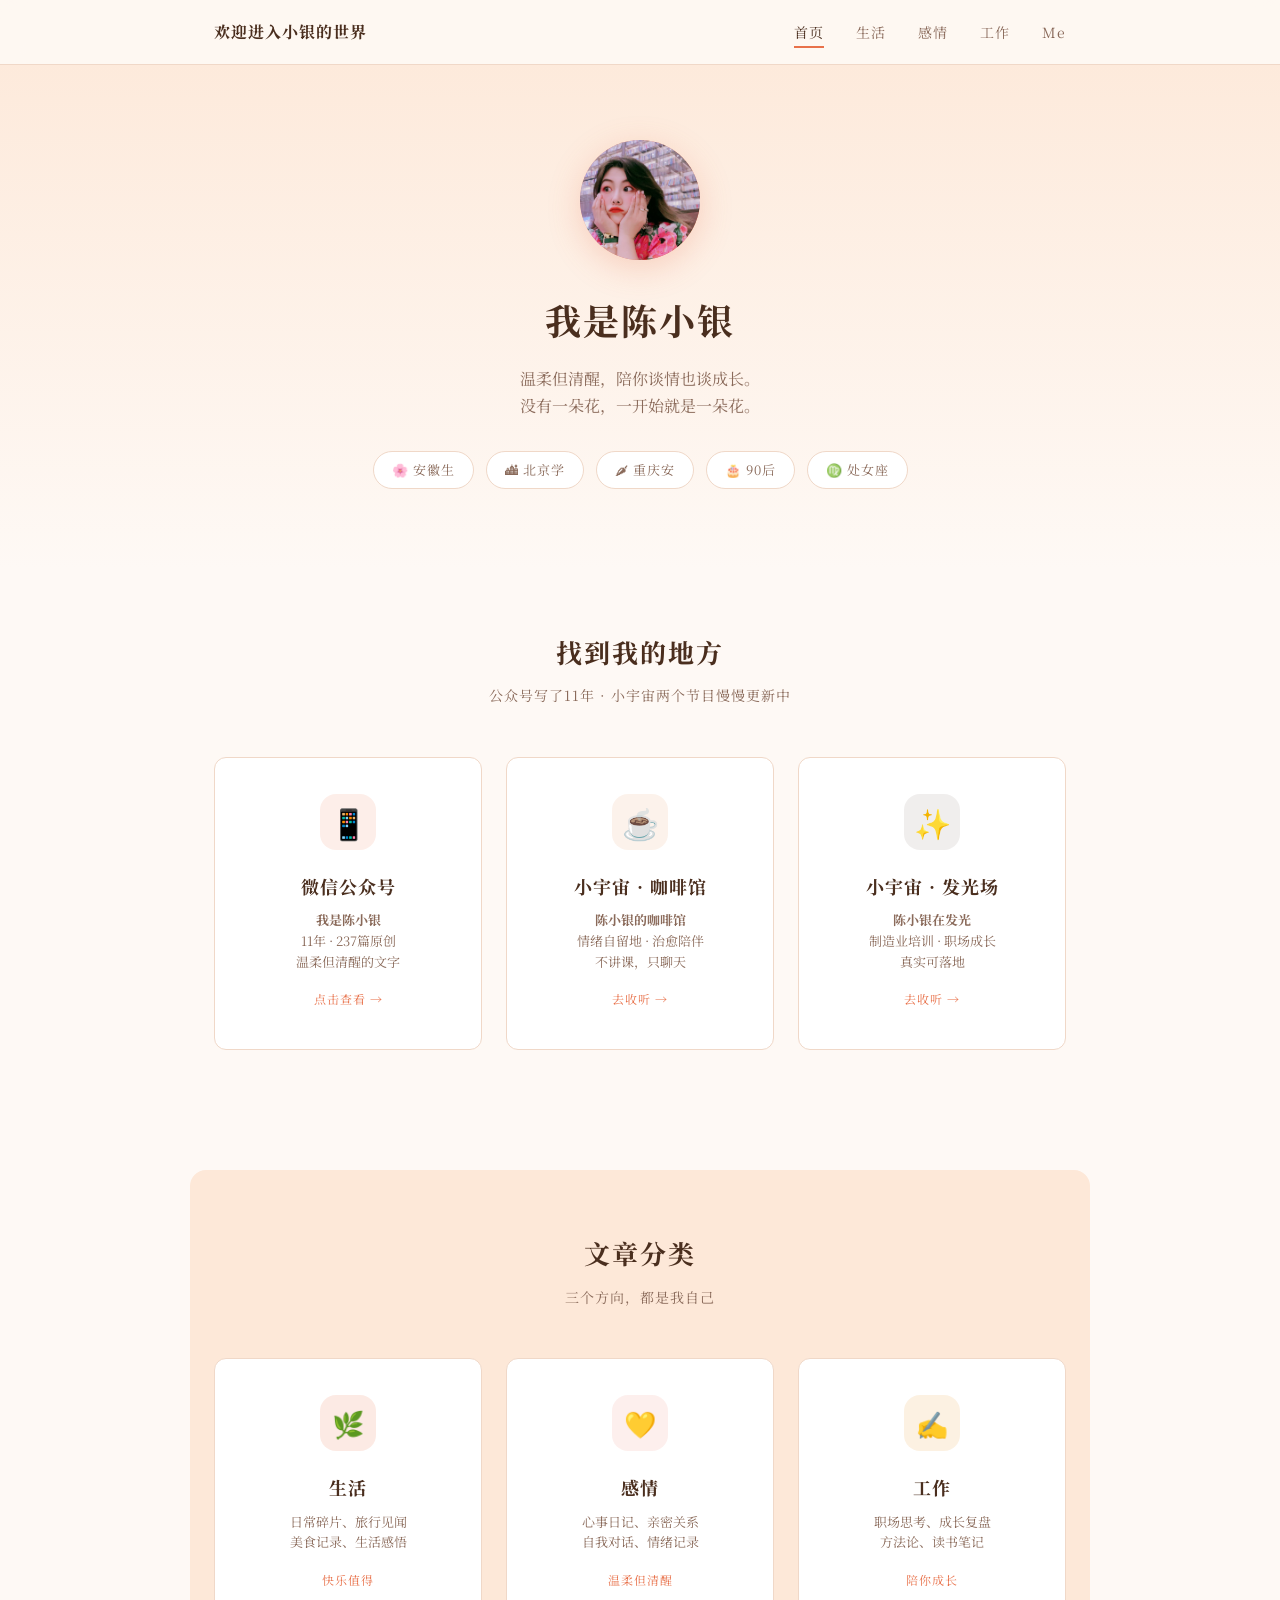
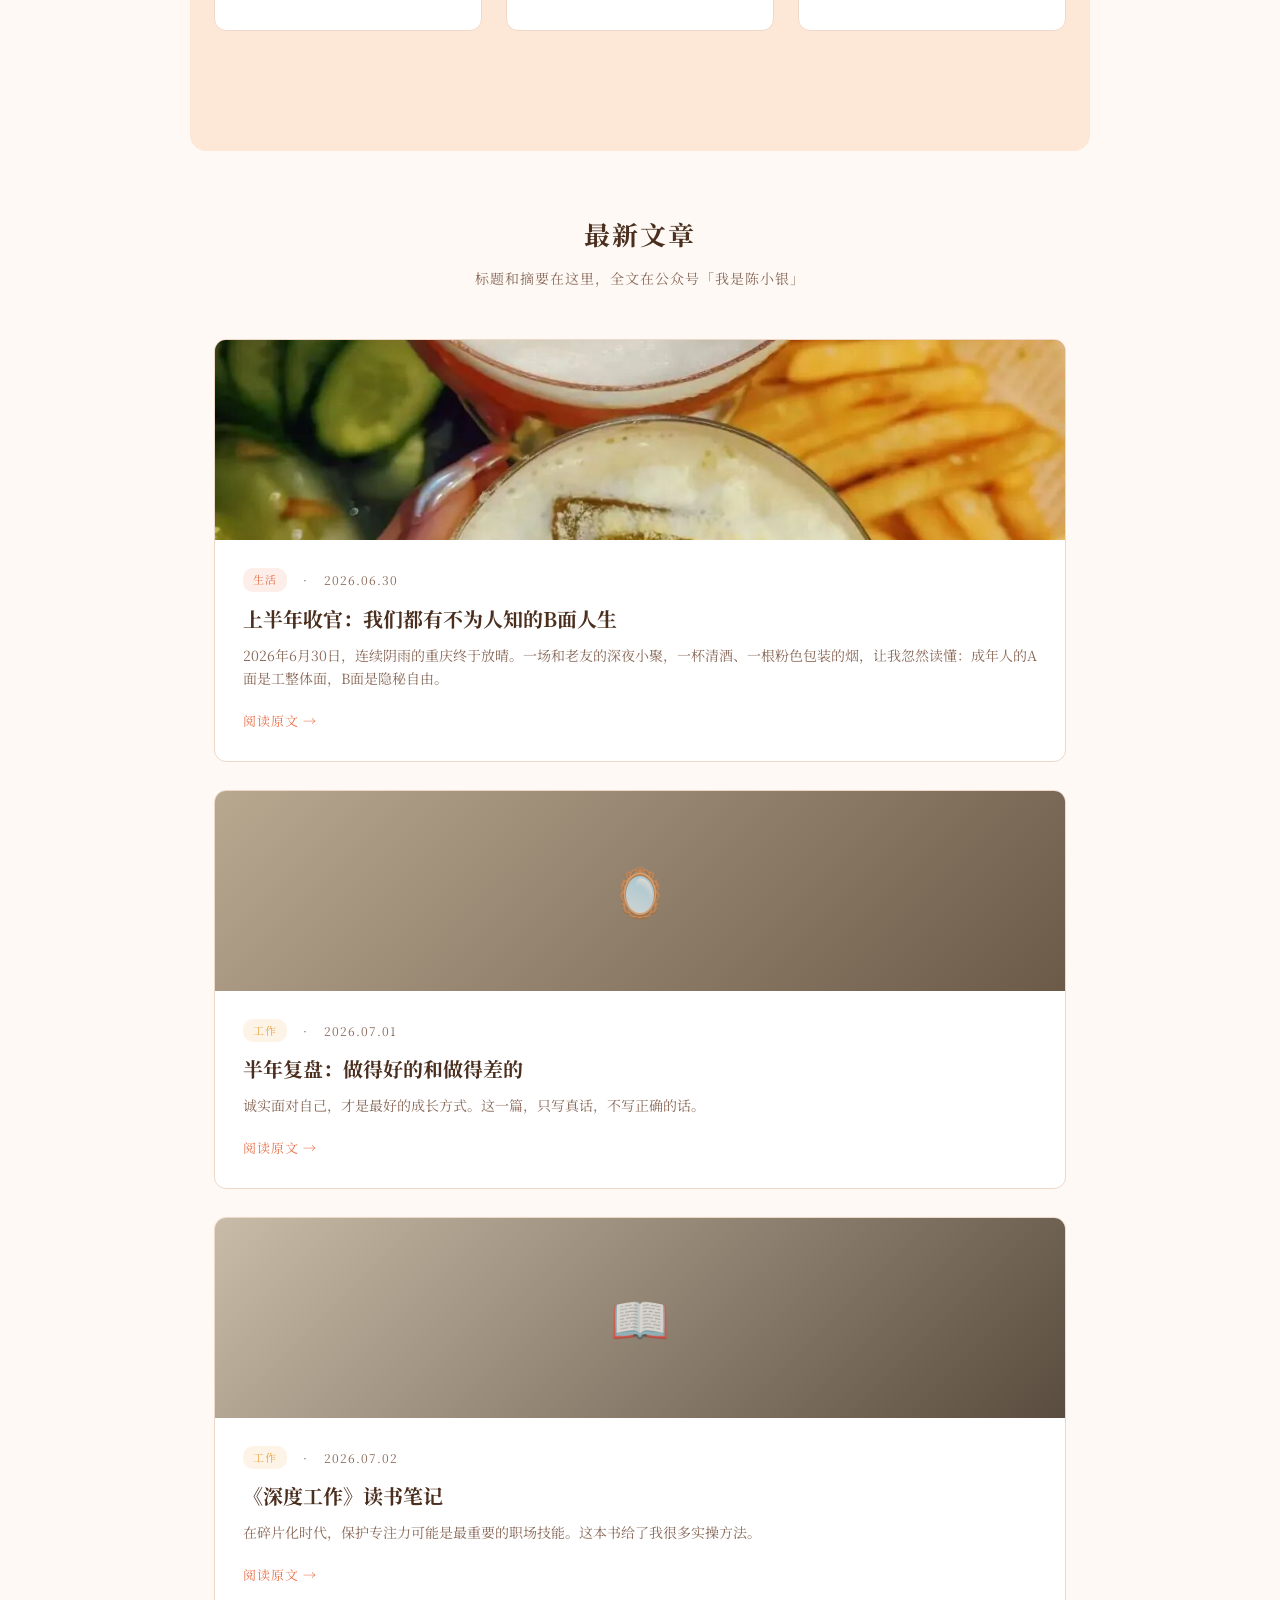
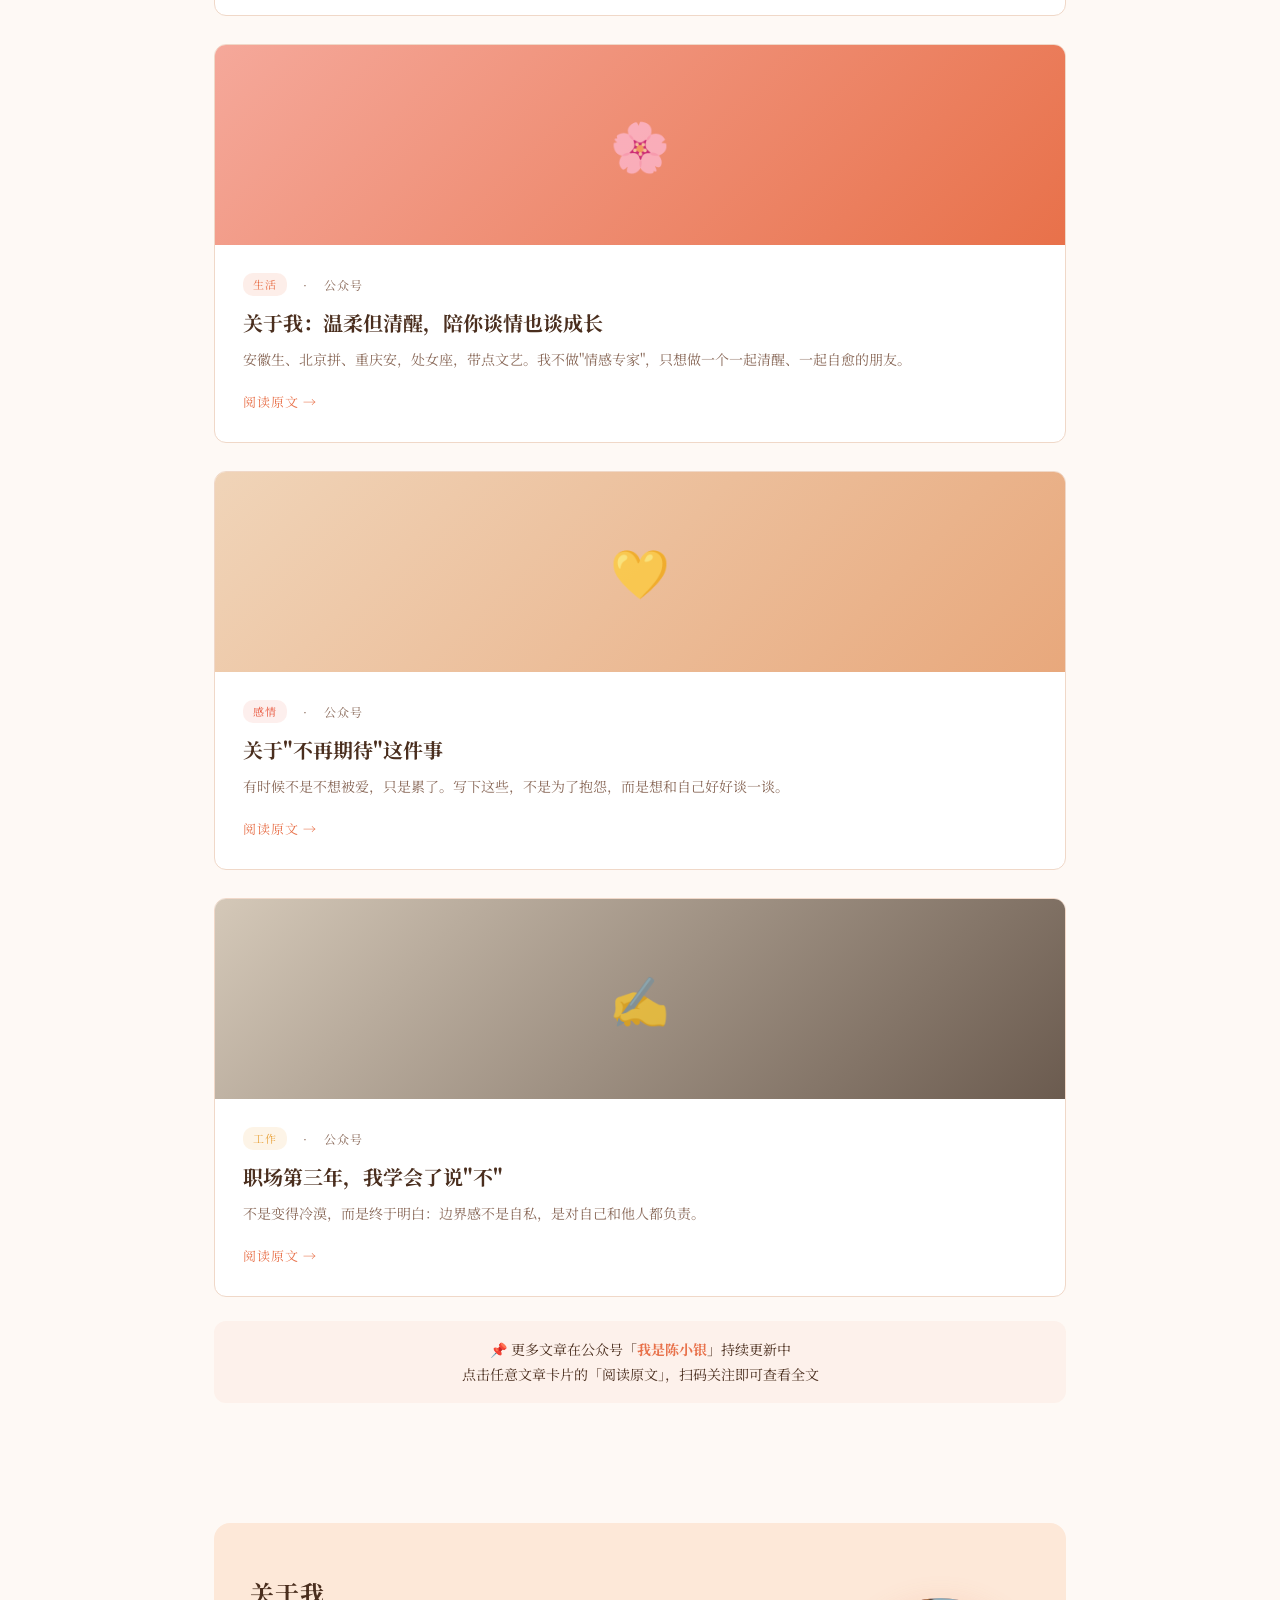
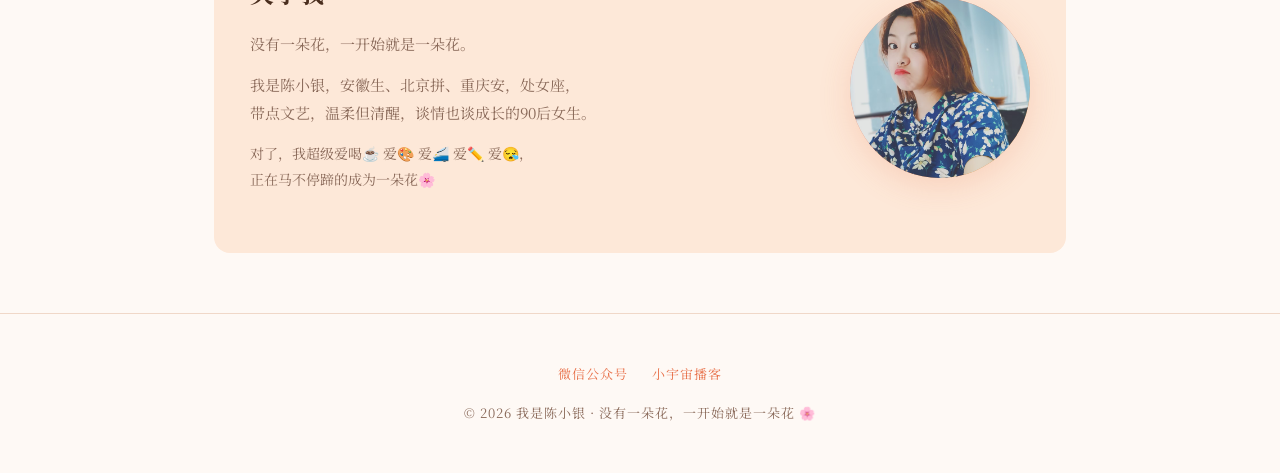
==== commit d9233f41: "新增文章《深度工作读书笔记》及详情页，更新首页和工作页卡片链接" ====
--- a/index.html
+++ b/index.html
@@ -131,7 +131,8 @@
   <div class="article-list">
 
     <!-- 文章1：上半年收官 -->
-    <div class="article-card" onclick="document.getElementById('wechat-qrcode').style.display='flex';" style="cursor:pointer;">
+    <a href="articles/life-2026-h1.html" style="text-decoration:none;color:inherit;display:block;">
+    <div class="article-card">
       <div class="article-thumb" style="background:url('images/life-2026-h1.jpeg') center/cover no-repeat,linear-gradient(135deg,#f5a89a,#e8714a);"></div>
       <div class="article-body">
         <div class="article-meta">
@@ -144,9 +145,11 @@
         <span class="article-link" style="color:var(--orange);">阅读原文 →</span>
       </div>
     </div>
+    </a>
 
     <!-- 文章2：半年复盘 -->
-    <div class="article-card" onclick="document.getElementById('wechat-qrcode').style.display='flex';" style="cursor:pointer;">
+    <a href="articles/work-2026-h1.html" style="text-decoration:none;color:inherit;display:block;">
+    <div class="article-card">
       <div class="article-thumb" style="background:linear-gradient(135deg,#b8a890,#6b5a48);">🪞</div>
       <div class="article-body">
         <div class="article-meta">
@@ -159,8 +162,26 @@
         <span class="article-link" style="color:var(--orange);">阅读原文 →</span>
       </div>
     </div>
-
-    <!-- 文章3：关于我 -->
+    </a>
+
+    <!-- 文章3：深度工作 -->
+    <a href="articles/work-deepwork.html" style="text-decoration:none;color:inherit;display:block;">
+    <div class="article-card">
+      <div class="article-thumb" style="background:linear-gradient(135deg,#c8bca8,#5a4c3e);">📖</div>
+      <div class="article-body">
+        <div class="article-meta">
+          <span class="article-cat work">工作</span>
+          <span class="dot"></span>
+          <span>2026.07.02</span>
+        </div>
+        <h3>《深度工作》读书笔记</h3>
+        <p>在碎片化时代，保护专注力可能是最重要的职场技能。这本书给了我很多实操方法。</p>
+        <span class="article-link" style="color:var(--orange);">阅读原文 →</span>
+      </div>
+    </div>
+    </a>
+
+    <!-- 文章4：关于我 -->
     <div class="article-card" onclick="document.getElementById('wechat-qrcode').style.display='flex';" style="cursor:pointer;">
       <div class="article-thumb" style="background:linear-gradient(135deg,#f5a89a,#e8714a);">🌸</div>
       <div class="article-body">
